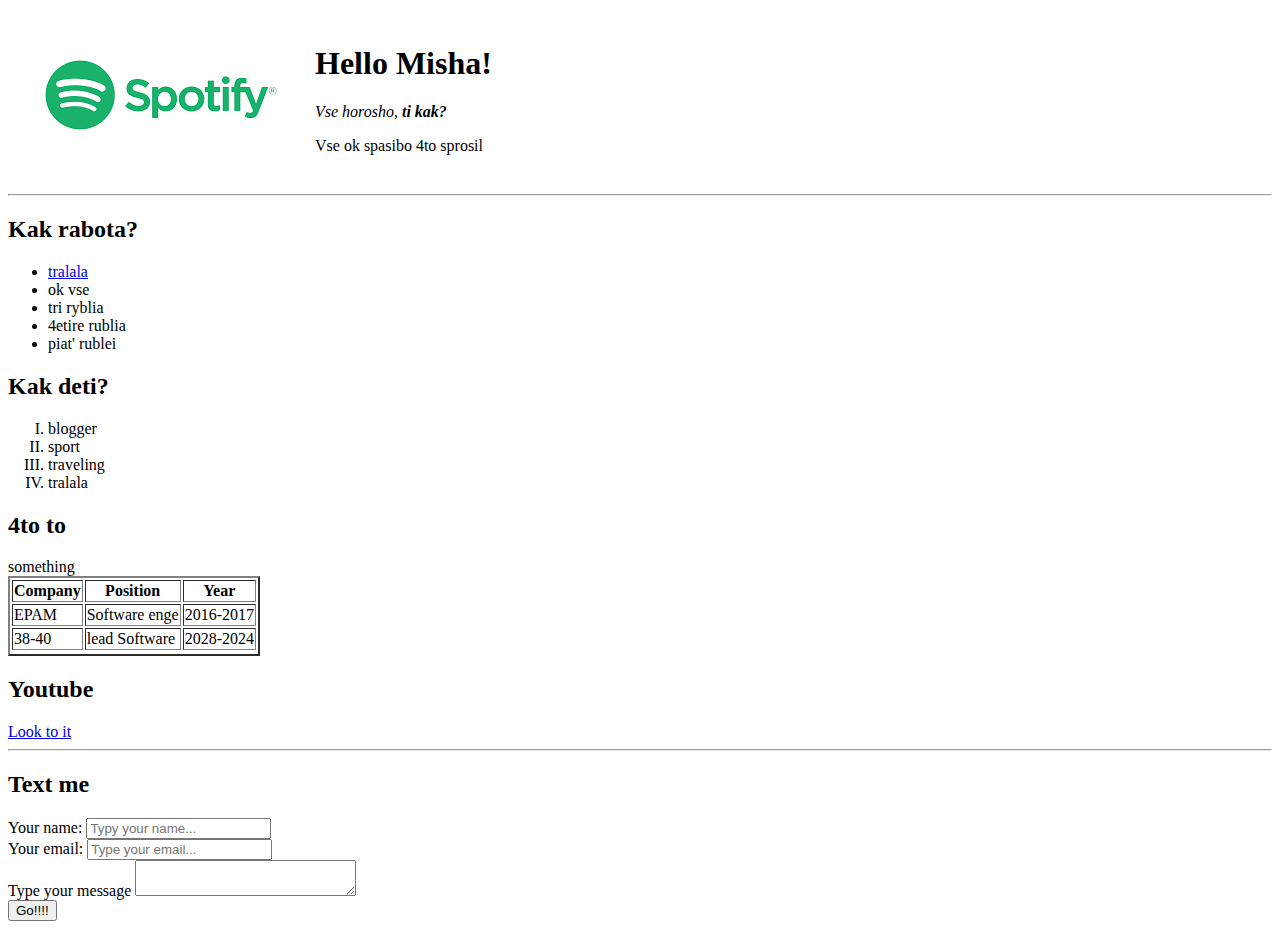
==== index.html @ 8e59b4f7 "Testing" ====
<!DOCTYPE html>
<head>
<meta charset="UTF-8" />
<title>Pernatii site</title>
</head>
<table>
<tr>
<td><img src="[data-uri]" alt="Spotify">
</td>
<td>
<h1>Hello Misha!</h1>
<p><em>Vse horosho, <strong>ti kak?</strong></em></p>
<p>Vse ok spasibo 4to sprosil</p>
</td>
</tr>        
</table>
<tr>
<hr>
<h2>Kak rabota?</h2>
<ul>
    <li><a href="https://test.com" target="_blank">tralala</a></li>
    <li>ok vse</li>
    <li>tri ryblia</li>
    <li>4etire rublia</li>
    <li>piat' rublei</li>
</ul>
</tr>
<h2>Kak deti?</h2>

<ol type="I">
    <li>blogger</li>
    <li>sport</li>
    <li>traveling</li>
    <li>tralala</li>
</ol>
</tr>
<h2>4to to</h2>
<table border="2">
    <thead>
        <th>Company</th>
        <th>Position</th>
        <th>Year</th>
    </thead>
    <tbody> 
        <tr>
        <td>EPAM</td>
        <td>Software enge</td>
        <td>2016-2017</td>
</tr>
    <tr>
        <td>38-40</td>
        <td>lead Software</td>
        <td>2028-2024</td>
    </tr>
</tbody>
    <tfoot> 
        <tr> something</tr>
</tfoot>
    
</table>
<h2>Youtube</h2>
<a href="youtube.html">Look to it</a>

<hr>
<h2>Text me</h2>
<form action="/index.html">
    <label for="name">Your name:</label>
    <input type="text" id="name"
    placeholder="Typy your name...">
    <br>
    <label for="email">Your email:</label>
    <input type="email" id="email" placeholder="Type your email...">
<br>
<label for="text">Type your message</label>
<textarea id="text" rows="2" cols="25"></textarea>
<br>
<input type="submit" value="Go!!!!">
</form>

</body>
</html>
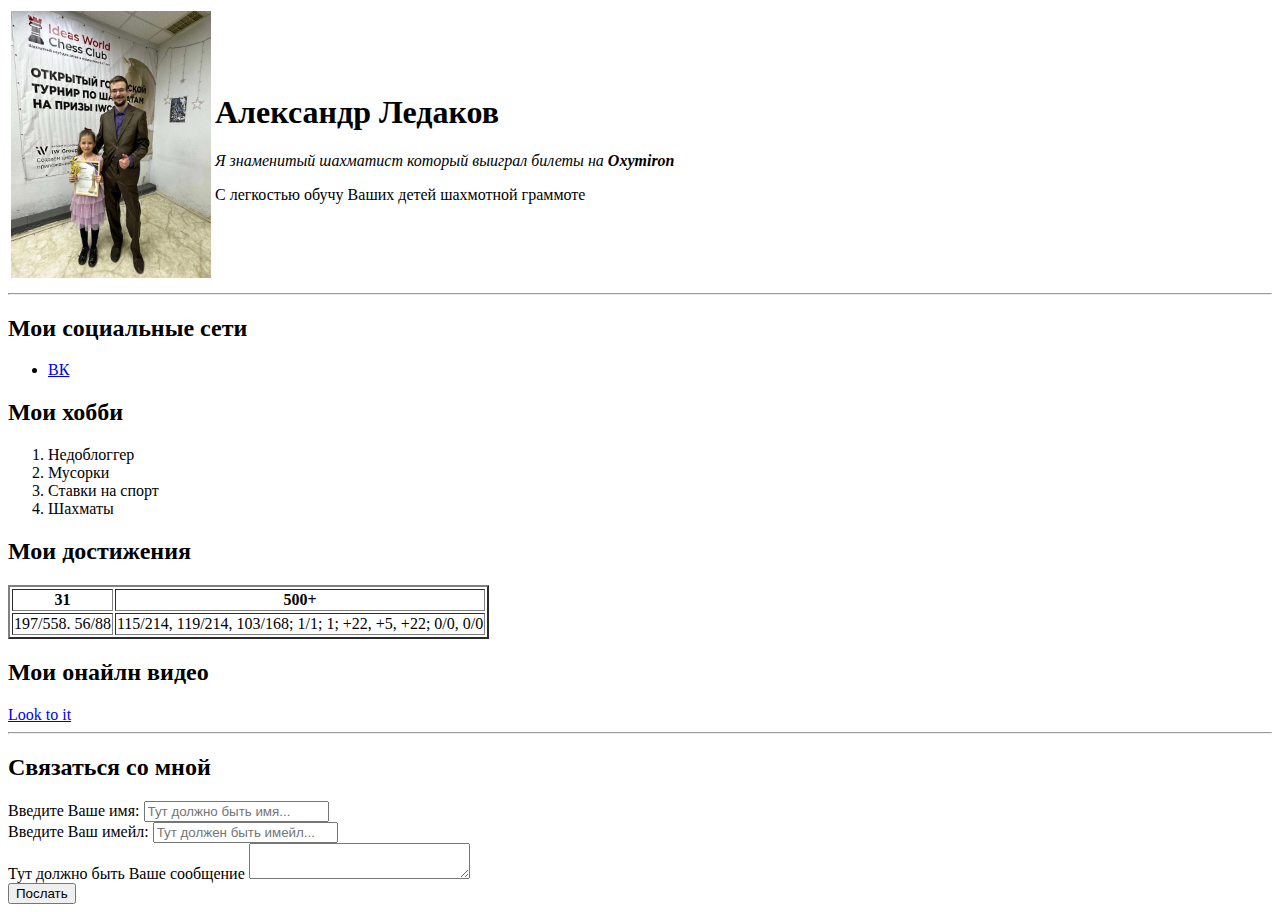
==== commit f0a53cf6: "Add files via upload" ====
--- a/index.html
+++ b/index.html
@@ -1,81 +1,67 @@
 <!DOCTYPE html>
 <head>
 <meta charset="UTF-8" />
-<title>Pernatii site</title>
+<title>Александр Ледаков</title>
 </head>
 <table>
 <tr>
-<td><img src="[data-uri]" alt="Spotify">
+<td><img src="Alexander.jpeg" width="200" alt="Aleksandr Ledakov">
 </td>
 <td>
-<h1>Hello Misha!</h1>
-<p><em>Vse horosho, <strong>ti kak?</strong></em></p>
-<p>Vse ok spasibo 4to sprosil</p>
+<h1>Александр Ледаков</h1>
+<p><em>Я знаменитый шахматист который выиграл билеты на <strong>Oxymiron</strong></em></p>
+<p>С легкостью обучу Ваших детей шахмотной граммоте</p>
 </td>
 </tr>        
 </table>
 <tr>
 <hr>
-<h2>Kak rabota?</h2>
+<h2>Мои социальные сети</h2>
 <ul>
-    <li><a href="https://test.com" target="_blank">tralala</a></li>
-    <li>ok vse</li>
-    <li>tri ryblia</li>
-    <li>4etire rublia</li>
-    <li>piat' rublei</li>
+    <li><a href="https://vk.com/simf_event_coach" target="_blank">ВК</a></li>
 </ul>
 </tr>
-<h2>Kak deti?</h2>
-
-<ol type="I">
-    <li>blogger</li>
-    <li>sport</li>
-    <li>traveling</li>
-    <li>tralala</li>
+<h2>Мои хобби</h2>
+<ol>
+    <li>Недоблоггер</li>
+    <li>Мусорки</li>
+    <li>Ставки на спорт</li>
+    <li>Шахматы</li>
 </ol>
 </tr>
-<h2>4to to</h2>
+<h2>Мои достижения</h2>
 <table border="2">
     <thead>
-        <th>Company</th>
-        <th>Position</th>
-        <th>Year</th>
-    </thead>
+        <th>31</th>
+        <th>500+</th>
+           </thead>
     <tbody> 
         <tr>
-        <td>EPAM</td>
-        <td>Software enge</td>
-        <td>2016-2017</td>
-</tr>
-    <tr>
-        <td>38-40</td>
-        <td>lead Software</td>
-        <td>2028-2024</td>
+        <td>197/558. 56/88</td>
+        <td>115/214, 119/214, 103/168; 1/1; 1; +22, +5, +22; 0/0, 0/0</td>
     </tr>
-</tbody>
-    <tfoot> 
-        <tr> something</tr>
-</tfoot>
-    
+    </tbody>
+     
 </table>
-<h2>Youtube</h2>
-<a href="youtube.html">Look to it</a>
+<h2>Мои онайлн видео</h2>
+<a href="online video.html">Look to it</a>
 
 <hr>
-<h2>Text me</h2>
-<form action="/index.html">
-    <label for="name">Your name:</label>
+<h2>Связаться со мной</h2>
+<form action="index.html">
+    <label for="name">Введите Ваше имя:</label>
     <input type="text" id="name"
-    placeholder="Typy your name...">
+    placeholder="Тут должно быть имя...">
     <br>
-    <label for="email">Your email:</label>
-    <input type="email" id="email" placeholder="Type your email...">
+    <label for="email">Введите Ваш имейл:</label>
+    <input type="email" id="email" placeholder="Тут должен быть имейл...">
 <br>
-<label for="text">Type your message</label>
+<label for="text">Тут должно быть Ваше сообщение</label>
 <textarea id="text" rows="2" cols="25"></textarea>
 <br>
-<input type="submit" value="Go!!!!">
+<input type="submit" value="Послать">
 </form>
 
 </body>
-</html>+</html>
+
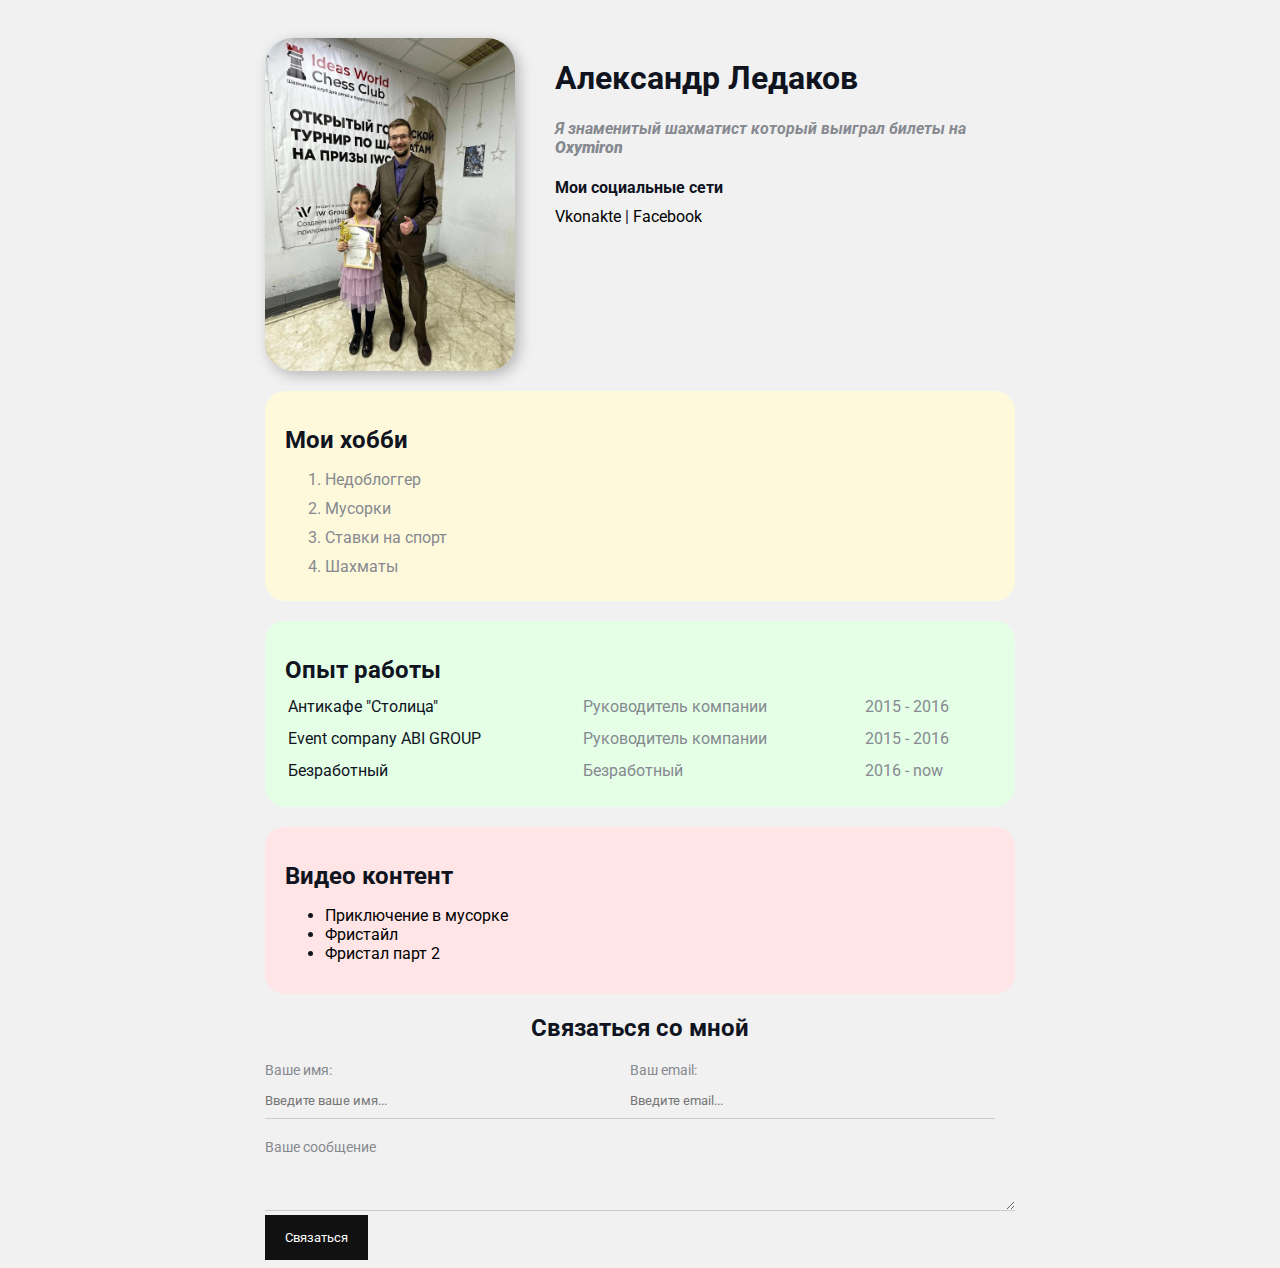
==== commit 25015904: "Add files via upload" ====
--- a/index.html
+++ b/index.html
@@ -2,65 +2,97 @@
 <head>
 <meta charset="UTF-8" />
 <title>Александр Ледаков</title>
+<link rel="stylesheet" href="styles.css">
 </head>
-<table>
-<tr>
-<td><img src="Alexander.jpeg" width="200" alt="Aleksandr Ledakov">
-</td>
-<td>
+<body>  
+<div class="container">
+    <div class="info">
+<img src="Alexander.jpeg" alt="Aleksandr Ledakov" class="avatar"/>
+   
+    <div class="info-text">
 <h1>Александр Ледаков</h1>
-<p><em>Я знаменитый шахматист который выиграл билеты на <strong>Oxymiron</strong></em></p>
-<p>С легкостью обучу Ваших детей шахмотной граммоте</p>
-</td>
-</tr>        
-</table>
-<tr>
-<hr>
-<h2>Мои социальные сети</h2>
-<ul>
-    <li><a href="https://vk.com/simf_event_coach" target="_blank">ВК</a></li>
-</ul>
-</tr>
+<p>Я знаменитый шахматист который выиграл билеты на <strong>Oxymiron</strong></p>
+<h4>Мои социальные сети</h4>
+
+<a href="https://vk.com/simf_event_coach" target="_blank">Vkonakte</a>
+|
+<a href="https://www.facebook.com/profile.php?id=100012661453486&mibextid=9R9pXO" target="_blank">Facebook</a>
+</div>
+
+</div>
+
+<div class="card bg-yellow">
 <h2>Мои хобби</h2>
-<ol>
+<ol class="list">
+
     <li>Недоблоггер</li>
     <li>Мусорки</li>
     <li>Ставки на спорт</li>
     <li>Шахматы</li>
 </ol>
+</div>
+
+
+<div class="card bg-green">
+<h2>Опыт работы</h2>
+<table class="table">
+   
+    <tr>
+    <td>Антикафе "Столица"</td>
+    <td>Руководитель компании</td>
+    <td>2015 - 2016</td>
 </tr>
-<h2>Мои достижения</h2>
-<table border="2">
-    <thead>
-        <th>31</th>
-        <th>500+</th>
-           </thead>
-    <tbody> 
-        <tr>
-        <td>197/558. 56/88</td>
-        <td>115/214, 119/214, 103/168; 1/1; 1; +22, +5, +22; 0/0, 0/0</td>
-    </tr>
-    </tbody>
-     
+<tr>
+    <td>Event company ABI GROUP</td>
+    <td>Руководитель компании</td>
+    <td>2015 - 2016</td>
+      </tr>
+<tr>
+<td>Безработный</td>
+<td>Безработный</td>
+<td>2016 - now </td>
+</tr>      
 </table>
-<h2>Мои онайлн видео</h2>
-<a href="online video.html">Look to it</a>
+</div>
 
-<hr>
+<div class="card bg-red">
+<h2>Видео контент</h2>
+<ul>
+<li><a href="https://vk.com/video16688700_164735711?access_key=fa7d1a56876c245557">Приключение в мусорке</a></li>
+<li><a href="https://vk.com/video16688700_164412846?access_key=4a000cdac2103f04b0">Фристайл</a></li>
+<li><a href="https://vk.com/video16688700_164412845?access_key=bc68325866306e5a3d">Фристал парт 2</a></li>
+</ul>
+</div>
+
+<div class="contact">
 <h2>Связаться со мной</h2>
-<form action="index.html">
-    <label for="name">Введите Ваше имя:</label>
-    <input type="text" id="name"
-    placeholder="Тут должно быть имя...">
-    <br>
-    <label for="email">Введите Ваш имейл:</label>
-    <input type="email" id="email" placeholder="Тут должен быть имейл...">
-<br>
-<label for="text">Тут должно быть Ваше сообщение</label>
+
+<form action="/">
+    <div class="row">
+      <div class="form-group">
+    <label for="name">Ваше имя:</label>
+    <input type="text" id="name" placeholder="Введите ваше имя...">
+</div>
+
+<div class="form-group">
+    <label for="email">Ваш email:</label>
+    <input type="email" id="email" placeholder="Введите email...">
+</div>
+</div>
+<div class="form-group">
+<label for="text">Ваше сообщение</label>
 <textarea id="text" rows="2" cols="25"></textarea>
-<br>
-<input type="submit" value="Послать">
+</div>
+
+<input class="btn" type="submit" value="Связаться">
 </form>
+</div>
+</div>
+
+<div class="position">
+    <div class="box"></div>
+    </div>
+
 
 </body>
 </html>
--- a/styles.css
+++ b/styles.css
@@ -0,0 +1,192 @@
+@import url('https://fonts.googleapis.com/css2?family=Roboto&display=swap');
+
+body {
+    background-color:#f1f1f1;
+    color: #0f141e;
+    
+    font-size: 16px;
+font-weight: normal;
+font-family: 'Roboto', sans-serif;
+}
+    a {
+        color: black;
+        text-decoration: none;
+        }
+
+        a:hover {
+            text-decoration: underline;
+        }
+
+        a:active {
+            color: blue;
+                }
+    
+
+                a:visited {
+                    color:gray;
+                                }
+
+.avatar {
+width: 250px;
+border-radius: 28px;
+box-shadow: 4px 4px 14px rgba(0, 0, 0, 0.25)         
+}
+
+.info {
+    display: flex;
+    margin-bottom: 20px;
+    }
+
+    @media (max-width: 700px) {
+        .info {
+            text-align: center;
+            display: block;
+                }
+    }
+
+    .info-text {
+        margin-left: 40px;
+    }
+.info-text h4 {
+    margin-bottom: 10px;
+}
+
+.info p {
+    color: #86898f;
+    margin: 0;
+    font-style: italic;
+    font-weight: bold;
+    text-decoration: none;
+}
+
+.container {
+    padding-top: 30px;
+    max-width: 750px;
+    margin: auto;  
+    }
+
+
+.bg-yellow {
+    background: #fff9dc;
+}
+
+.bg-green {
+    background: #e5ffe7;
+}
+
+.bg-red {
+background: #ffe5e5;
+}
+
+.card {
+    padding: 15px 20px;
+    margin-bottom: 20px;
+    border-radius: 20px;
+}
+
+.card h2 {
+    margin-bottom: 10px;
+  }
+
+  .list {
+    margin-bottom: 10px;
+    }
+
+    .list li {
+        color: #86898f;
+        margin-bottom: 10px;
+      }
+
+      .table {
+        width: 100%;
+      }
+.table td {
+    padding-bottom: 10px;
+}
+.table td:nth-child(2),
+.table td:nth-child(3)
+{
+    color: #86898f
+}
+
+.link-list {
+    list-style: none;
+    padding: 0;
+    
+}
+
+.link-list li {
+       margin-bottom: 10px;
+       padding-bottom: 5px;
+       border-bottom: 1px solid #ccc;
+        } 
+           
+.contact h2 {
+    text-align: center;
+}
+
+.form-group label {
+display: block;
+font-size: 14px;
+color: #86898f;
+}
+
+.form-group input,
+.form-group textarea {
+    width: 100%;
+    box-sizing: border-box;
+    border: none;
+    background: transparent;
+    border-bottom: 1px solid #ccc;
+    color: #000;
+    padding: 15px 0 10px;
+    outline: none;
+    font-family: inherit;
+}
+
+.row {
+    display: flex;
+    margin-bottom: 20px;
+    }
+    
+    .row >.form-group {
+        width: 50%;
+        margin-right: 20px;
+    }
+
+    .row >.form-group:first-child {
+        margin-right: 0px;
+
+    }
+.btn {
+    background: #111;
+    padding: 15px 20px;
+    color: #fff;
+    border: none;
+    font-family: inherit;
+    cursor: pointer;
+}
+
+.btn:hover {
+    opacity: 0.9;
+}
+
+/*
+.avatar {
+position: relative;
+border: 4px solid black;
+margin-top: 40px;
+padding: 20px;
+height: 300px;
+}
+
+.box {
+position: fixed;
+bottom: 50px;
+right: 50px;
+top: 50px;
+width: 50px;
+height: 50px;
+background: lightcoral;
+}
+/*
